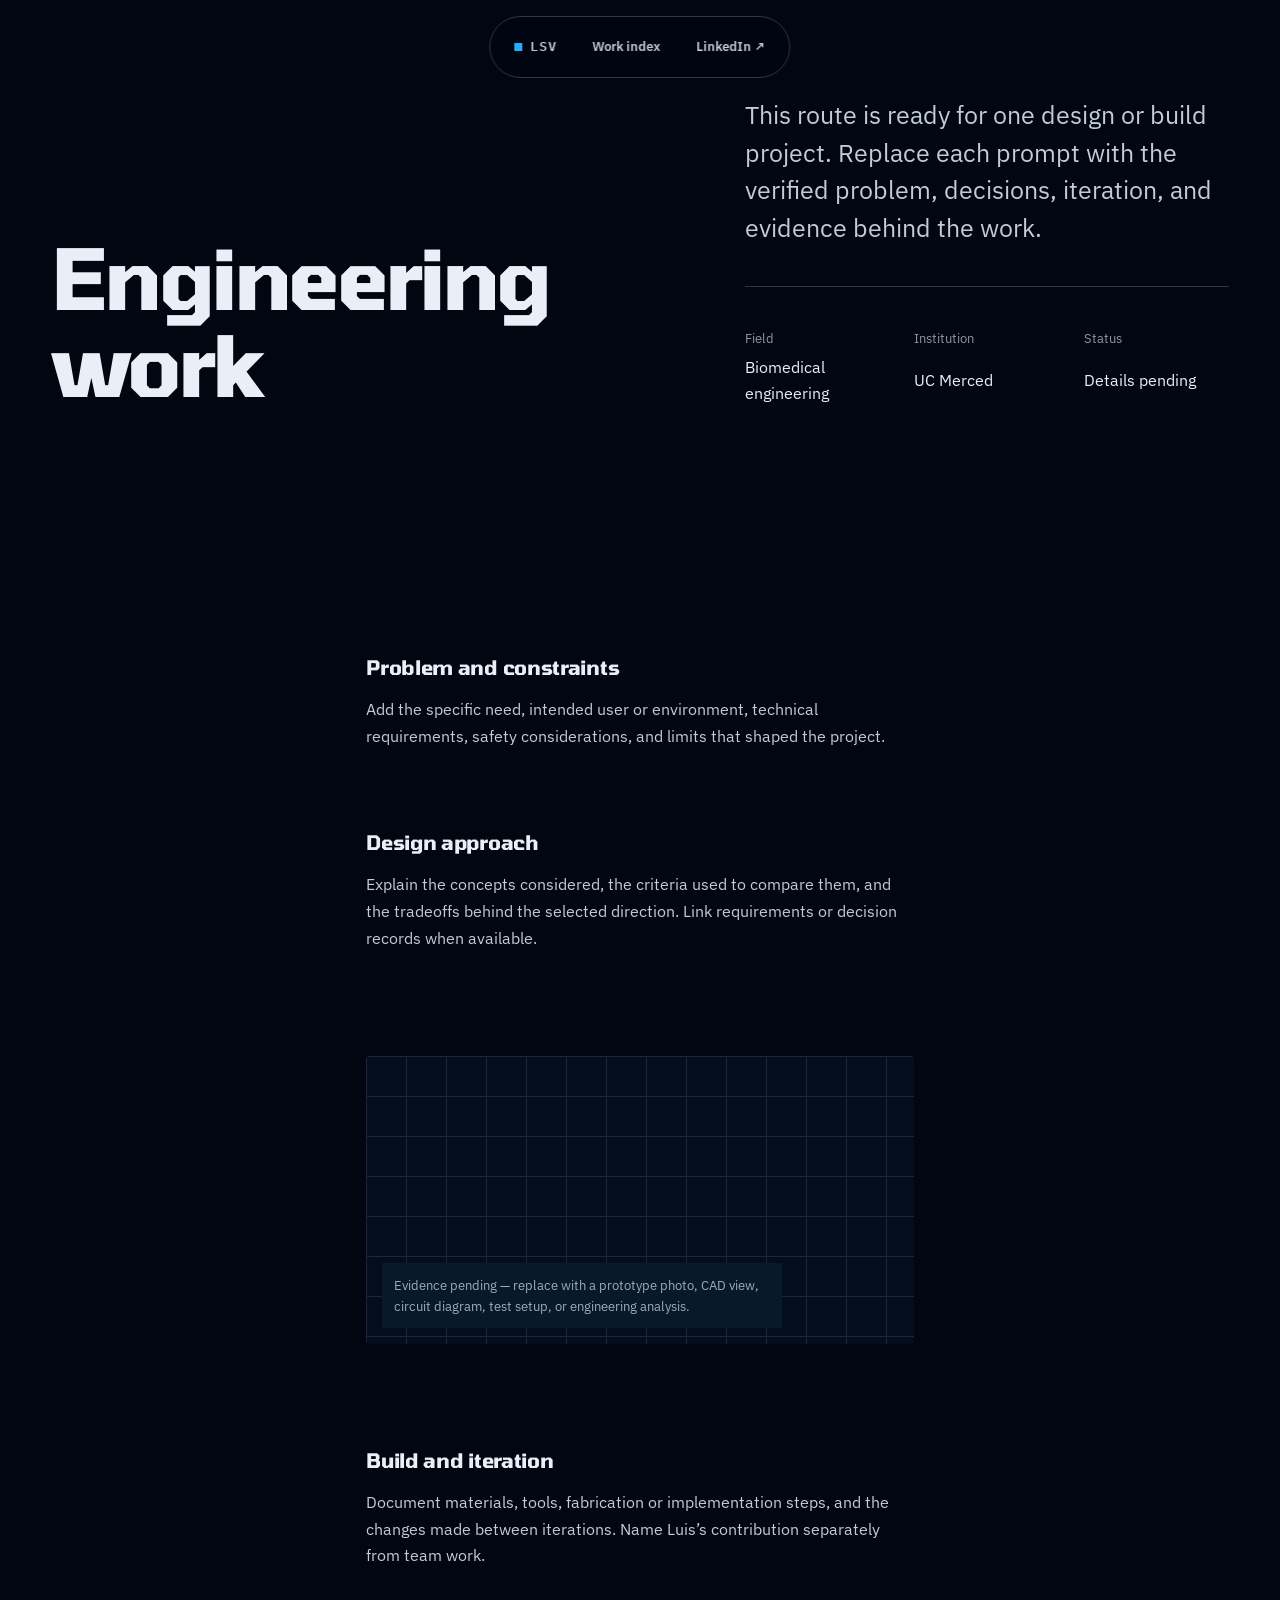
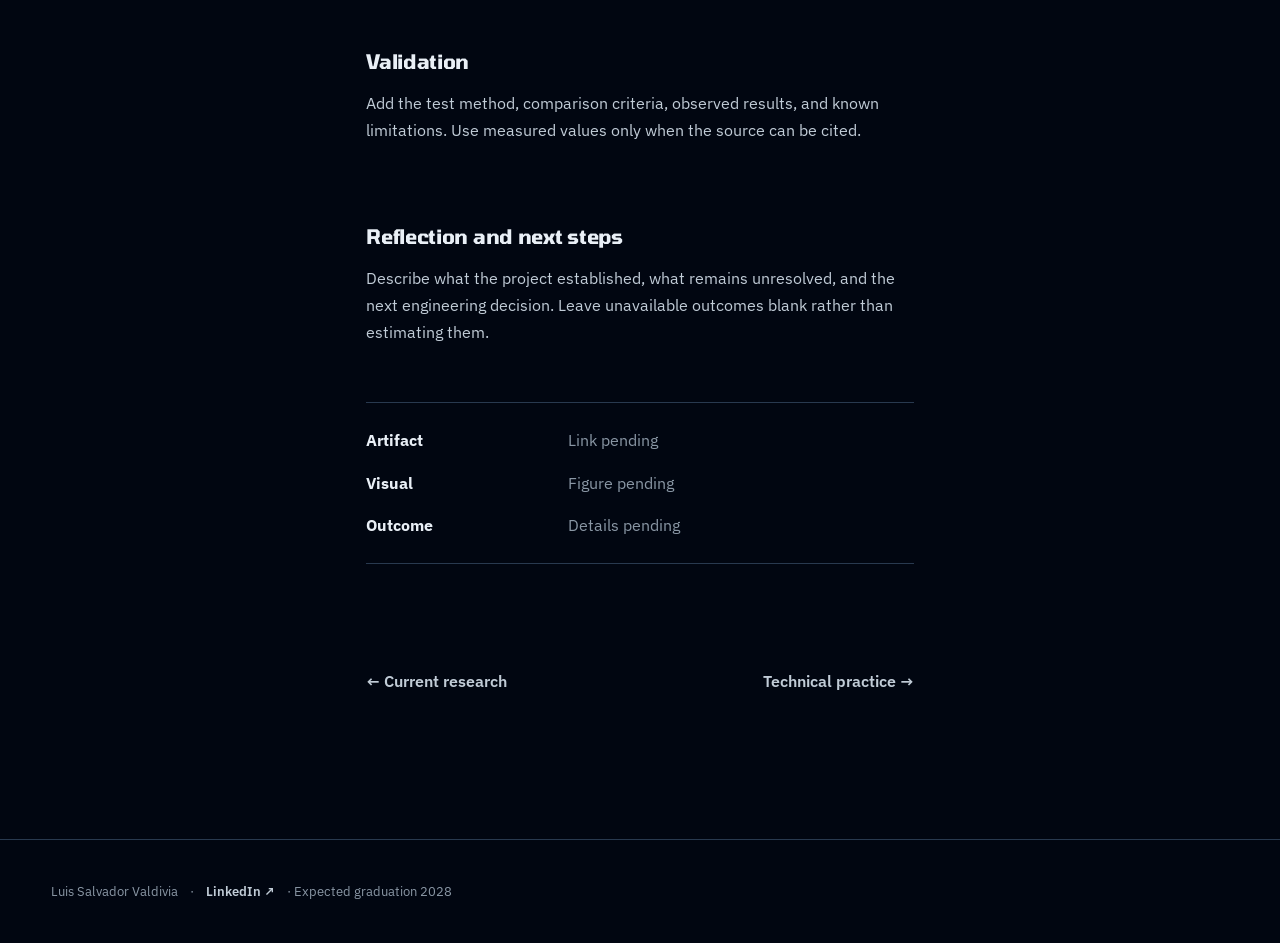
==== work/engineering.html @ 23b29d4d "Replace site with biomedical engineering portfolio" ====
<!doctype html>
<html lang="en">
  <head>
    <meta charset="utf-8">
    <meta name="viewport" content="width=device-width, initial-scale=1, viewport-fit=cover">
    <meta name="description" content="Placeholder case-study page for Luis Salvador Valdivia's biomedical engineering work.">
    <title>Engineering Work — Luis Salvador Valdivia</title>
    <link rel="preconnect" href="https://fonts.googleapis.com">
    <link rel="preconnect" href="https://fonts.gstatic.com" crossorigin>
    <link href="https://fonts.googleapis.com/css2?family=IBM+Plex+Mono:wght@500&amp;family=IBM+Plex+Sans:wght@400;600&amp;family=Tomorrow:wght@600;700&amp;display=swap" rel="stylesheet">
    <link rel="stylesheet" href="../tokens.css">
    <link rel="stylesheet" href="detail.css">
  </head>
  <body>
    <a class="skip-link" href="#main">Skip to content</a>
    <nav class="detail-nav" aria-label="Work detail navigation">
      <a class="detail-nav__mark" href="../index.html">LSV</a>
      <a href="../index.html#work">Work index</a>
      <a href="https://www.linkedin.com/in/luissalvador12/" target="_blank" rel="noopener noreferrer" aria-label="Luis Salvador Valdivia on LinkedIn, opens in a new tab">LinkedIn ↗</a>
    </nav>

    <main id="main">
      <header class="detail-shell detail-hero">
        <h1>Engineering work</h1>
        <div class="detail-summary">
          <p class="detail-lede">This route is ready for one design or build project. Replace each prompt with the verified problem, decisions, iteration, and evidence behind the work.</p>
          <dl class="detail-meta">
            <div><dt>Field</dt><dd>Biomedical engineering</dd></div>
            <div><dt>Institution</dt><dd>UC Merced</dd></div>
            <div><dt>Status</dt><dd>Details pending</dd></div>
          </dl>
        </div>
      </header>

      <article class="detail-shell prose">
        <section>
          <h2>Problem and constraints</h2>
          <p>Add the specific need, intended user or environment, technical requirements, safety considerations, and limits that shaped the project.</p>
        </section>

        <section>
          <h2>Design approach</h2>
          <p>Explain the concepts considered, the criteria used to compare them, and the tradeoffs behind the selected direction. Link requirements or decision records when available.</p>
        </section>

        <figure class="evidence-placeholder">
          <figcaption>Evidence pending — replace with a prototype photo, CAD view, circuit diagram, test setup, or engineering analysis.</figcaption>
        </figure>

        <section>
          <h2>Build and iteration</h2>
          <p>Document materials, tools, fabrication or implementation steps, and the changes made between iterations. Name Luis’s contribution separately from team work.</p>
        </section>

        <section>
          <h2>Validation</h2>
          <p>Add the test method, comparison criteria, observed results, and known limitations. Use measured values only when the source can be cited.</p>
        </section>

        <section>
          <h2>Reflection and next steps</h2>
          <p>Describe what the project established, what remains unresolved, and the next engineering decision. Leave unavailable outcomes blank rather than estimating them.</p>
          <ul class="field-list">
            <li><strong>Artifact</strong><span>Link pending</span></li>
            <li><strong>Visual</strong><span>Figure pending</span></li>
            <li><strong>Outcome</strong><span>Details pending</span></li>
          </ul>
        </section>

        <nav class="route-links" aria-label="Other work placeholders">
          <a href="research.html">← Current research</a>
          <a href="practice.html">Technical practice →</a>
        </nav>
      </article>
    </main>

    <footer class="detail-shell foot-line">
      <p><span>Luis Salvador Valdivia</span><span>·</span><a href="https://www.linkedin.com/in/luissalvador12/" target="_blank" rel="noopener noreferrer">LinkedIn ↗</a><span>· Expected graduation 2028</span></p>
    </footer>
  </body>
</html>
---- tokens.css ----
/* Hallmark · macrostructure: Portfolio Grid · tone: technical + austere · anchor hue: deep blue */
/* Hallmark · genre: atmospheric · theme: Midnight · enrichment: none · nav: N9 · footer: Ft5 */
/* Hallmark · contrast: pass (40–41) · static gates: pass · visual: pending (34, 44) */
/* Hallmark · pre-emit critique: P5 H5 E3 S4 R5 V5 */

:root {
  color-scheme: dark;

  --color-paper: oklch(12% 0.032 255);
  --color-paper-2: oklch(16% 0.038 255);
  --color-paper-3: oklch(21% 0.045 255);
  --color-paper-4: oklch(26% 0.05 255);
  --color-ink: oklch(95% 0.012 250);
  --color-ink-2: oklch(84% 0.02 250);
  --color-neutral: oklch(74% 0.025 250);
  --color-muted: oklch(67% 0.026 250);
  --color-rule: oklch(34% 0.045 255);
  --color-rule-soft: oklch(27% 0.04 255);
  --color-accent: oklch(72% 0.17 245);
  --color-accent-deep: oklch(56% 0.19 252);
  --color-accent-soft: oklch(81% 0.105 236);
  --color-accent-ink: oklch(13% 0.035 255);
  --color-focus: oklch(84% 0.15 232);
  --color-transparent: oklch(12% 0.032 255 / 0);
  --color-selection: oklch(34% 0.11 245);

  --font-display: "Tomorrow", "Arial Narrow", sans-serif;
  --font-body: "IBM Plex Sans", system-ui, sans-serif;
  --font-outlier: "IBM Plex Mono", ui-monospace, monospace;

  --text-xs: 0.72rem;
  --text-sm: 0.84rem;
  --text-base: 1rem;
  --text-md: 1.25rem;
  --text-lg: 1.5625rem;
  --text-xl: 1.953rem;
  --text-2xl: 2.441rem;
  --text-3xl: 3.052rem;
  --text-4xl: 3.815rem;
  --text-display: clamp(3.15rem, 8vw, 5.25rem);

  --space-3xs: 0.125rem;
  --space-2xs: 0.25rem;
  --space-xs: 0.5rem;
  --space-sm: 0.75rem;
  --space-md: 1rem;
  --space-lg: 1.5rem;
  --space-xl: 2.5rem;
  --space-2xl: 4rem;
  --space-3xl: 6rem;
  --space-4xl: 9rem;

  --page-gutter: clamp(1rem, 4vw, 4rem);
  --page-gutter-start: max(var(--page-gutter), env(safe-area-inset-left));
  --page-gutter-end: max(var(--page-gutter), env(safe-area-inset-right));
  --page-bottom: max(var(--space-xl), env(safe-area-inset-bottom));
  --page-max: 86rem;
  --measure: 65ch;

  --ease-out: cubic-bezier(0.16, 1, 0.3, 1);
  --ease-in: cubic-bezier(0.7, 0, 0.84, 0);
  --ease-in-out: cubic-bezier(0.65, 0, 0.35, 1);
  --dur-micro: 110ms;
  --dur-short: 200ms;
  --dur-long: 380ms;

  --rule-hair: 1px;
  --rule-strong: 2px;
  --radius-card: 0.25rem;
  --radius-chip: 999px;

  --z-base: 1;
  --z-raised: 10;
  --z-sticky: 200;
}
---- work/detail.css ----
/* Hallmark · macrostructure: Long Document · tone: technical + austere · anchor hue: deep blue */
/* Hallmark · genre: atmospheric · theme: Midnight · enrichment: none · nav: N5 · footer: Ft2 */
/* Hallmark · contrast: pass (40–41) · slop: pass (42–49) · mobile static: pass (34, 49–57) · visual: pending (34, 44) */
/* Hallmark · pre-emit critique: P5 H5 E3 S4 R5 V5 */

*,
*::before,
*::after {
  box-sizing: border-box;
}

html,
body {
  overflow-x: clip;
}

html {
  scroll-behavior: smooth;
}

body {
  min-width: 20rem;
  margin: 0;
  background: var(--color-paper);
  color: var(--color-ink);
  font-family: var(--font-body);
  font-size: var(--text-base);
  font-weight: 400;
  line-height: 1.68;
  text-rendering: optimizeLegibility;
}

::selection {
  background: var(--color-selection);
  color: var(--color-ink);
}

a {
  color: inherit;
  text-decoration: none;
}

a:focus-visible {
  outline: var(--rule-strong) solid var(--color-focus);
  outline-offset: var(--space-2xs);
}

a[aria-disabled="true"] {
  opacity: 0.55;
  cursor: not-allowed;
  pointer-events: none;
}

h1,
h2,
p,
figure,
dl,
dd {
  margin: 0;
}

h1,
h2 {
  min-width: 0;
  overflow-wrap: anywhere;
  font-family: var(--font-display);
  font-style: normal;
}

.detail-shell {
  width: min(100%, var(--page-max));
  margin-inline: auto;
  padding-inline-start: var(--page-gutter-start);
  padding-inline-end: var(--page-gutter-end);
}

.skip-link {
  position: fixed;
  inset-block-start: var(--space-sm);
  inset-inline-start: var(--page-gutter-start);
  z-index: var(--z-sticky);
  padding: var(--space-sm) var(--space-md);
  transform: translateY(calc(-100% - var(--space-xl)));
  background: var(--color-accent);
  color: var(--color-accent-ink);
  font-weight: 600;
  white-space: nowrap;
}

.skip-link:focus {
  transform: translateY(0);
}

.skip-link:focus-visible {
  outline-color: var(--color-accent-ink);
  outline-offset: 0;
  box-shadow: 0 0 0 var(--space-2xs) var(--color-focus);
}

.skip-link:hover {
  background: var(--color-accent-soft);
}

.skip-link:active {
  transform: translateY(1px);
}

.detail-nav {
  position: fixed;
  inset-block-start: var(--space-md);
  inset-inline-start: 50%;
  z-index: var(--z-sticky);
  max-width: calc(100% - (2 * var(--space-md)));
  display: inline-flex;
  align-items: center;
  gap: var(--space-2xs);
  padding: var(--space-2xs) var(--space-xs);
  transform: translateX(-50%);
  background: color-mix(in oklch, var(--color-paper) 84%, var(--color-transparent));
  border: var(--rule-hair) solid var(--color-rule);
  border-radius: var(--radius-chip);
  backdrop-filter: blur(var(--space-md)) saturate(120%);
}

.detail-nav a {
  min-height: 2.75rem;
  display: inline-flex;
  align-items: center;
  padding-inline: var(--space-xs);
  color: var(--color-ink-2);
  font-size: var(--text-sm);
  font-weight: 600;
  line-height: 1;
  white-space: nowrap;
  transition: color var(--dur-short) var(--ease-out);
}

.detail-nav a:hover {
  color: var(--color-accent-soft);
}

.detail-nav a:active {
  transform: translateY(1px);
}

.detail-nav__mark {
  font-family: var(--font-outlier);
  letter-spacing: 0.06em;
}

.detail-nav__mark::before {
  content: "";
  width: var(--space-xs);
  aspect-ratio: 1;
  margin-inline-end: var(--space-xs);
  background: var(--color-accent);
}

.detail-hero {
  display: grid;
  gap: var(--space-xl);
  padding-block: var(--space-3xl) var(--space-4xl);
}

.detail-hero h1 {
  max-width: 13ch;
  font-size: var(--text-display);
  font-weight: 700;
  letter-spacing: -0.045em;
  line-height: 1.04;
}

.detail-lede {
  max-width: 58ch;
  color: var(--color-ink-2);
  font-size: clamp(var(--text-md), 2.2vw, var(--text-lg));
  line-height: 1.5;
}

.detail-summary {
  display: grid;
  gap: var(--space-xl);
}

.detail-meta {
  display: grid;
  grid-template-columns: minmax(0, 1fr);
  gap: var(--space-lg);
  padding-block-start: var(--space-xl);
  border-block-start: var(--rule-hair) solid var(--color-rule);
}

.detail-meta div {
  display: grid;
  gap: var(--space-2xs);
}

.detail-meta dt {
  color: var(--color-muted);
  font-size: var(--text-sm);
}

.detail-meta dd {
  color: var(--color-ink);
  font-variant-numeric: tabular-nums;
}

.prose {
  max-width: var(--measure);
  margin-inline: auto;
  padding-block: var(--space-2xl) var(--space-4xl);
}

.prose section {
  display: grid;
  gap: var(--space-md);
  padding-block: var(--space-xl);
}

.prose h2 {
  font-size: var(--text-md);
  font-weight: 700;
  letter-spacing: -0.015em;
  line-height: 1.25;
}

.prose p {
  max-width: var(--measure);
  color: var(--color-ink-2);
}

.evidence-placeholder {
  min-height: 18rem;
  display: grid;
  align-content: end;
  margin-block: var(--space-2xl);
  padding: var(--space-md);
  background-color: var(--color-paper-2);
  background-image:
    linear-gradient(var(--color-rule-soft) var(--rule-hair), var(--color-transparent) var(--rule-hair)),
    linear-gradient(90deg, var(--color-rule-soft) var(--rule-hair), var(--color-transparent) var(--rule-hair));
  background-size: var(--space-xl) var(--space-xl);
  border-radius: var(--radius-card);
}

.evidence-placeholder figcaption {
  max-width: 50ch;
  padding: var(--space-sm);
  background: var(--color-paper-3);
  color: var(--color-neutral);
  font-size: var(--text-sm);
  line-height: 1.5;
}

.field-list {
  display: grid;
  gap: var(--space-md);
  margin: var(--space-xl) 0 0;
  padding: var(--space-lg) 0;
  border-block: var(--rule-hair) solid var(--color-rule);
  list-style: none;
}

.field-list li {
  display: grid;
  grid-template-columns: minmax(7rem, 0.35fr) minmax(0, 0.65fr);
  gap: var(--space-md);
}

.field-list strong {
  color: var(--color-ink);
}

.field-list span {
  color: var(--color-muted);
}

.route-links {
  display: flex;
  flex-wrap: wrap;
  justify-content: space-between;
  gap: var(--space-lg);
  padding-block-start: var(--space-2xl);
}

.route-links a,
.foot-line a {
  color: var(--color-ink-2);
  font-weight: 600;
  white-space: nowrap;
  transition: color var(--dur-short) var(--ease-out);
}

.route-links a:hover,
.foot-line a:hover {
  color: var(--color-accent-soft);
}

.route-links a:active,
.foot-line a:active {
  transform: translateY(1px);
}

.foot-line {
  padding-block: var(--space-xl) var(--page-bottom);
  border-block-start: var(--rule-hair) solid var(--color-rule);
  color: var(--color-muted);
  font-size: var(--text-sm);
}

.foot-line p {
  display: flex;
  flex-wrap: wrap;
  gap: var(--space-sm);
}

@media (min-width: 40rem) {
  .detail-nav {
    gap: var(--space-sm);
    padding: var(--space-xs) var(--space-sm);
  }

  .detail-nav a {
    padding-inline: var(--space-sm);
  }

  .detail-meta {
    grid-template-columns: repeat(3, minmax(0, 1fr));
  }
}

@media (min-width: 60rem) {
  .detail-hero {
    grid-template-columns: minmax(0, 1.15fr) minmax(0, 0.85fr);
    align-items: end;
  }

  .detail-hero h1 {
    grid-column: 1;
  }

  .detail-summary {
    grid-column: 2;
    align-self: end;
  }
}

@media (pointer: coarse) {
  .detail-nav a,
  .route-links a,
  .foot-line a {
    min-height: 3rem;
    display: inline-flex;
    align-items: center;
  }
}

@media (prefers-reduced-motion: reduce) {
  html {
    scroll-behavior: auto;
  }

  *,
  *::before,
  *::after {
    animation-duration: var(--dur-micro) !important;
    animation-iteration-count: 1 !important;
    transition-duration: var(--dur-micro) !important;
  }
}
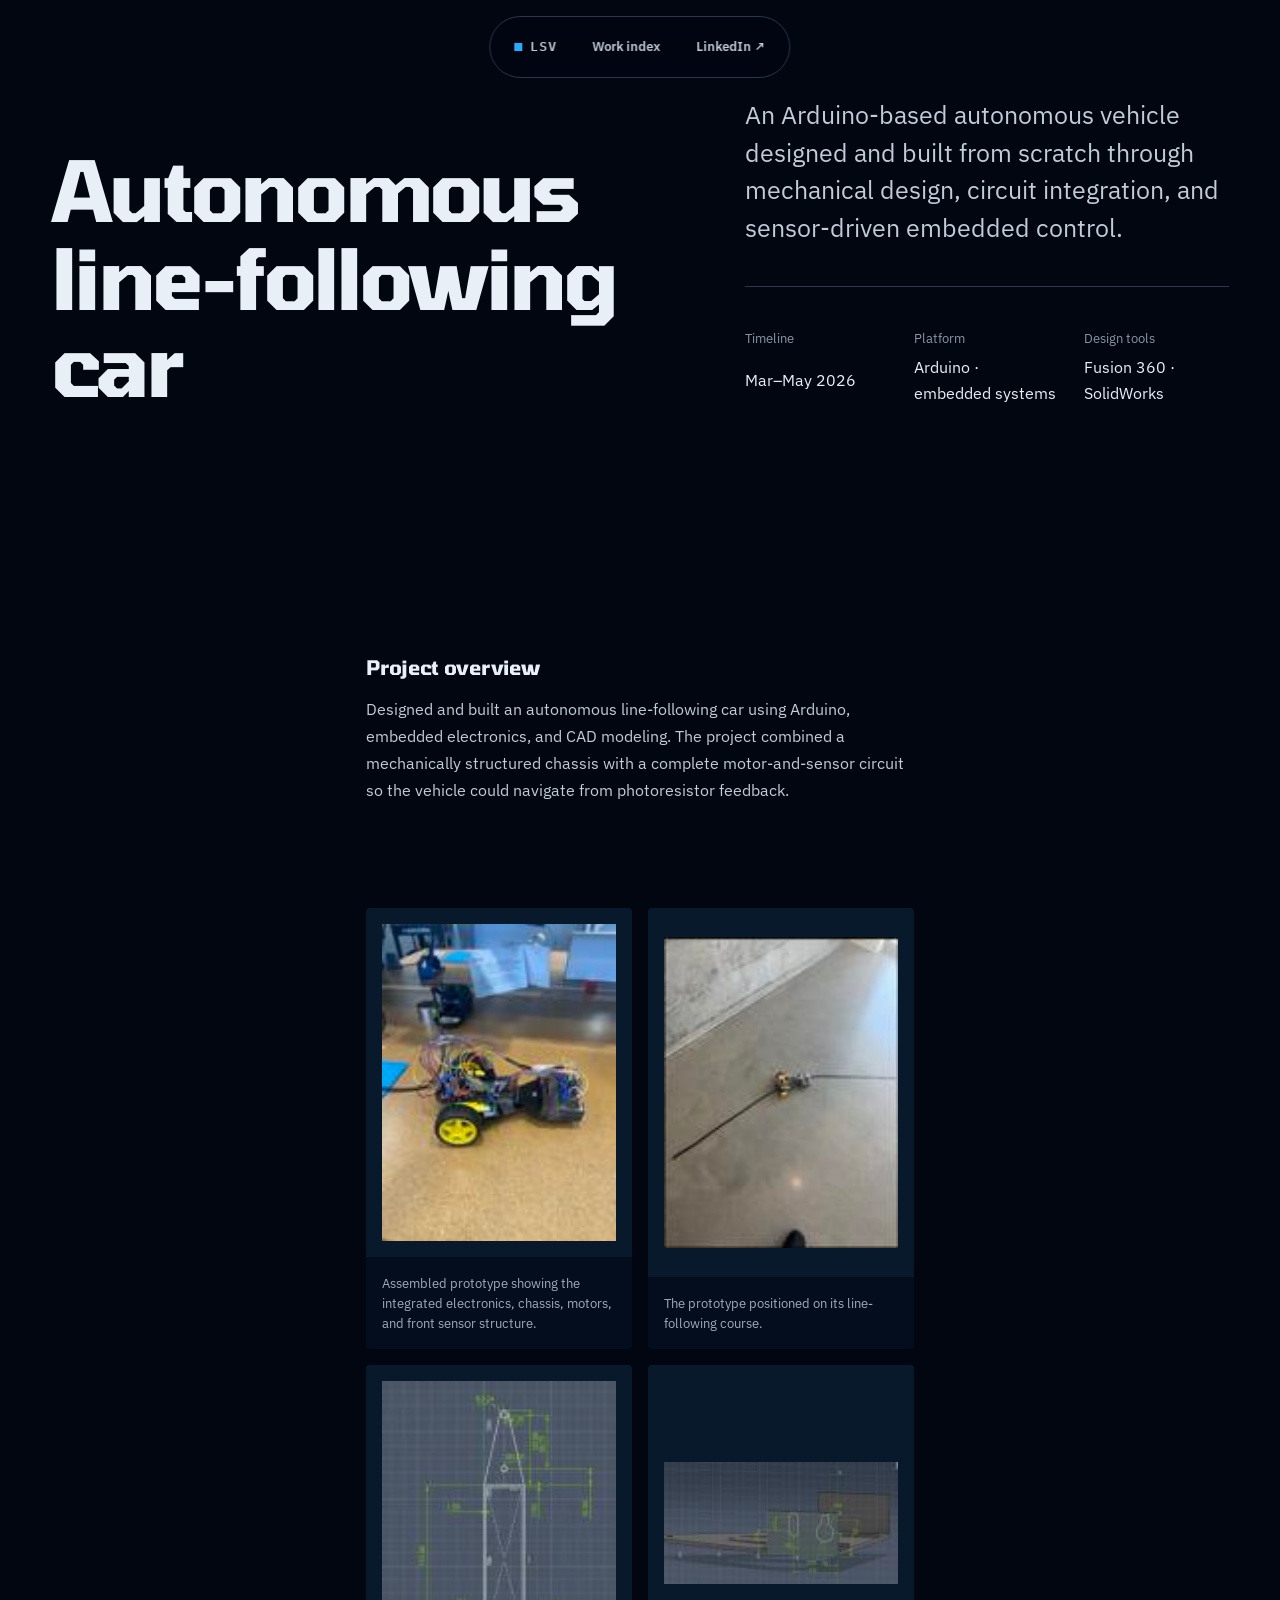
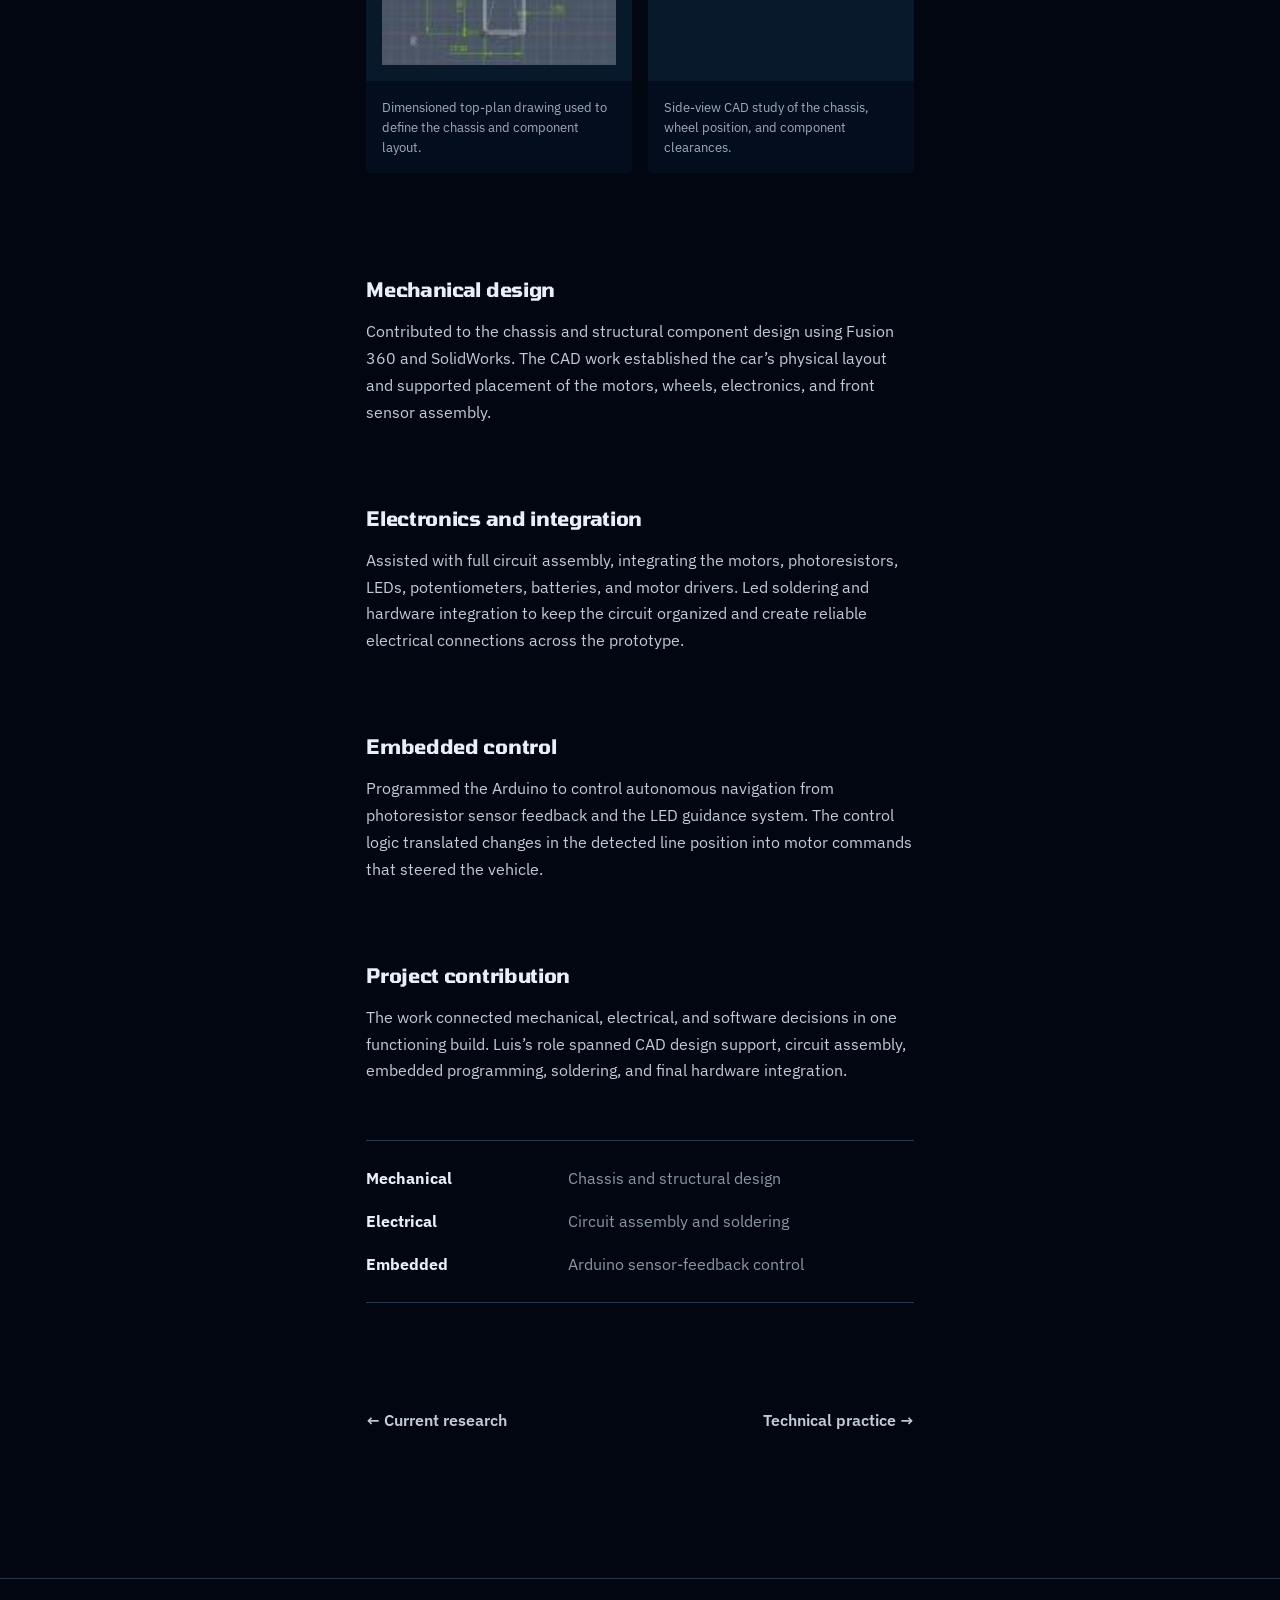
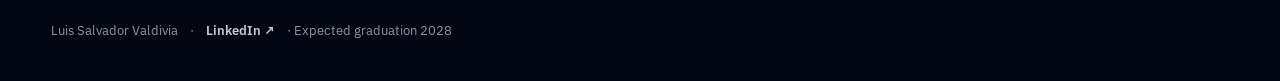
==== commit 5927bbf0: "Add autonomous line-following car project" ====
--- a/work/engineering.html
+++ b/work/engineering.html
@@ -3,8 +3,8 @@
   <head>
     <meta charset="utf-8">
     <meta name="viewport" content="width=device-width, initial-scale=1, viewport-fit=cover">
-    <meta name="description" content="Placeholder case-study page for Luis Salvador Valdivia's biomedical engineering work.">
-    <title>Engineering Work — Luis Salvador Valdivia</title>
+    <meta name="description" content="Luis Salvador Valdivia's Arduino and CAD autonomous line-following car project.">
+    <title>Autonomous Line-Following Car — Luis Salvador Valdivia</title>
     <link rel="preconnect" href="https://fonts.googleapis.com">
     <link rel="preconnect" href="https://fonts.gstatic.com" crossorigin>
     <link href="https://fonts.googleapis.com/css2?family=IBM+Plex+Mono:wght@500&amp;family=IBM+Plex+Sans:wght@400;600&amp;family=Tomorrow:wght@600;700&amp;display=swap" rel="stylesheet">
@@ -21,49 +21,75 @@
 
     <main id="main">
       <header class="detail-shell detail-hero">
-        <h1>Engineering work</h1>
+        <h1>Autonomous line-following car</h1>
         <div class="detail-summary">
-          <p class="detail-lede">This route is ready for one design or build project. Replace each prompt with the verified problem, decisions, iteration, and evidence behind the work.</p>
+          <p class="detail-lede">An Arduino-based autonomous vehicle designed and built from scratch through mechanical design, circuit integration, and sensor-driven embedded control.</p>
           <dl class="detail-meta">
-            <div><dt>Field</dt><dd>Biomedical engineering</dd></div>
-            <div><dt>Institution</dt><dd>UC Merced</dd></div>
-            <div><dt>Status</dt><dd>Details pending</dd></div>
+            <div><dt>Timeline</dt><dd>Mar–May 2026</dd></div>
+            <div><dt>Platform</dt><dd>Arduino · embedded systems</dd></div>
+            <div><dt>Design tools</dt><dd>Fusion 360 · SolidWorks</dd></div>
           </dl>
         </div>
       </header>
 
       <article class="detail-shell prose">
         <section>
-          <h2>Problem and constraints</h2>
-          <p>Add the specific need, intended user or environment, technical requirements, safety considerations, and limits that shaped the project.</p>
+          <h2>Project overview</h2>
+          <p>Designed and built an autonomous line-following car using Arduino, embedded electronics, and CAD modeling. The project combined a mechanically structured chassis with a complete motor-and-sensor circuit so the vehicle could navigate from photoresistor feedback.</p>
+        </section>
+
+        <div class="project-gallery" aria-label="Prototype and CAD evidence">
+          <figure class="project-media">
+            <div class="project-media__frame">
+              <img src="../autonomous-line-following-car.jpg.jpg" alt="Close view of the assembled line-following car with Arduino wiring, sensors, and yellow wheels" width="118" height="160" loading="lazy" decoding="async">
+            </div>
+            <figcaption>Assembled prototype showing the integrated electronics, chassis, motors, and front sensor structure.</figcaption>
+          </figure>
+
+          <figure class="project-media">
+            <div class="project-media__frame">
+              <img src="../autonomous-line-following-car.jpg" alt="Autonomous car positioned on a dark guide line across a concrete floor" width="120" height="160" loading="lazy" decoding="async">
+            </div>
+            <figcaption>The prototype positioned on its line-following course.</figcaption>
+          </figure>
+
+          <figure class="project-media">
+            <div class="project-media__frame">
+              <img src="../autonomous-line-following-car3.jpg" alt="Top-plan CAD drawing of the line-following car chassis with dimensions" width="132" height="160" loading="lazy" decoding="async">
+            </div>
+            <figcaption>Dimensioned top-plan drawing used to define the chassis and component layout.</figcaption>
+          </figure>
+
+          <figure class="project-media project-media--landscape">
+            <div class="project-media__frame">
+              <img src="../autonomous-line-following-car4.jpg" alt="Side-view CAD drawing of the car chassis, wheel, and mounted components" width="160" height="83" loading="lazy" decoding="async">
+            </div>
+            <figcaption>Side-view CAD study of the chassis, wheel position, and component clearances.</figcaption>
+          </figure>
+        </div>
+
+        <section>
+          <h2>Mechanical design</h2>
+          <p>Contributed to the chassis and structural component design using Fusion 360 and SolidWorks. The CAD work established the car’s physical layout and supported placement of the motors, wheels, electronics, and front sensor assembly.</p>
         </section>
 
         <section>
-          <h2>Design approach</h2>
-          <p>Explain the concepts considered, the criteria used to compare them, and the tradeoffs behind the selected direction. Link requirements or decision records when available.</p>
-        </section>
-
-        <figure class="evidence-placeholder">
-          <figcaption>Evidence pending — replace with a prototype photo, CAD view, circuit diagram, test setup, or engineering analysis.</figcaption>
-        </figure>
-
-        <section>
-          <h2>Build and iteration</h2>
-          <p>Document materials, tools, fabrication or implementation steps, and the changes made between iterations. Name Luis’s contribution separately from team work.</p>
+          <h2>Electronics and integration</h2>
+          <p>Assisted with full circuit assembly, integrating the motors, photoresistors, LEDs, potentiometers, batteries, and motor drivers. Led soldering and hardware integration to keep the circuit organized and create reliable electrical connections across the prototype.</p>
         </section>
 
         <section>
-          <h2>Validation</h2>
-          <p>Add the test method, comparison criteria, observed results, and known limitations. Use measured values only when the source can be cited.</p>
+          <h2>Embedded control</h2>
+          <p>Programmed the Arduino to control autonomous navigation from photoresistor sensor feedback and the LED guidance system. The control logic translated changes in the detected line position into motor commands that steered the vehicle.</p>
         </section>
 
         <section>
-          <h2>Reflection and next steps</h2>
-          <p>Describe what the project established, what remains unresolved, and the next engineering decision. Leave unavailable outcomes blank rather than estimating them.</p>
+          <h2>Project contribution</h2>
+          <p>The work connected mechanical, electrical, and software decisions in one functioning build. Luis’s role spanned CAD design support, circuit assembly, embedded programming, soldering, and final hardware integration.</p>
           <ul class="field-list">
-            <li><strong>Artifact</strong><span>Link pending</span></li>
-            <li><strong>Visual</strong><span>Figure pending</span></li>
-            <li><strong>Outcome</strong><span>Details pending</span></li>
+            <li><strong>Mechanical</strong><span>Chassis and structural design</span></li>
+            <li><strong>Electrical</strong><span>Circuit assembly and soldering</span></li>
+            <li><strong>Embedded</strong><span>Arduino sensor-feedback control</span></li>
           </ul>
         </section>
 
--- a/work/detail.css
+++ b/work/detail.css
@@ -1,7 +1,7 @@
-/* Hallmark · macrostructure: Long Document · tone: technical + austere · anchor hue: deep blue */
-/* Hallmark · genre: atmospheric · theme: Midnight · enrichment: none · nav: N5 · footer: Ft2 */
+/* Hallmark · macrostructure: Long Document · knobs: evidence contact sheet + contribution ledger · tone: technical + austere · anchor hue: deep blue */
+/* Hallmark · genre: atmospheric · theme: Midnight · enrichment: user-supplied project evidence · nav: N5 · footer: Ft2 */
 /* Hallmark · contrast: pass (40–41) · slop: pass (42–49) · mobile static: pass (34, 49–57) · visual: pending (34, 44) */
-/* Hallmark · pre-emit critique: P5 H5 E3 S4 R5 V5 */
+/* Hallmark · pre-emit critique: P5 H5 E5 S5 R5 V4 */
 
 *,
 *::before,
@@ -253,6 +253,52 @@
   line-height: 1.5;
 }
 
+.project-gallery {
+  display: grid;
+  grid-template-columns: minmax(0, 1fr);
+  gap: var(--space-md);
+  margin-block: var(--space-2xl);
+}
+
+.project-media {
+  min-width: 0;
+  display: grid;
+  grid-template-rows: minmax(14rem, 1fr) auto;
+  overflow: clip;
+  background: var(--color-paper-2);
+  color: var(--color-ink);
+  border-radius: var(--radius-card);
+}
+
+.project-media__frame {
+  min-width: 0;
+  min-height: 14rem;
+  display: grid;
+  place-items: center;
+  padding: var(--space-md);
+  background: var(--color-paper-3);
+}
+
+.project-media img {
+  width: 100%;
+  max-width: 18rem;
+  height: auto;
+  max-height: 24rem;
+  display: block;
+  object-fit: contain;
+}
+
+.project-media--landscape img {
+  max-width: 32rem;
+}
+
+.project-media figcaption {
+  padding: var(--space-md);
+  color: var(--color-neutral);
+  font-size: var(--text-sm);
+  line-height: 1.5;
+}
+
 .field-list {
   display: grid;
   gap: var(--space-md);
@@ -327,6 +373,10 @@
 
   .detail-meta {
     grid-template-columns: repeat(3, minmax(0, 1fr));
+  }
+
+  .project-gallery {
+    grid-template-columns: repeat(2, minmax(0, 1fr));
   }
 }
 
